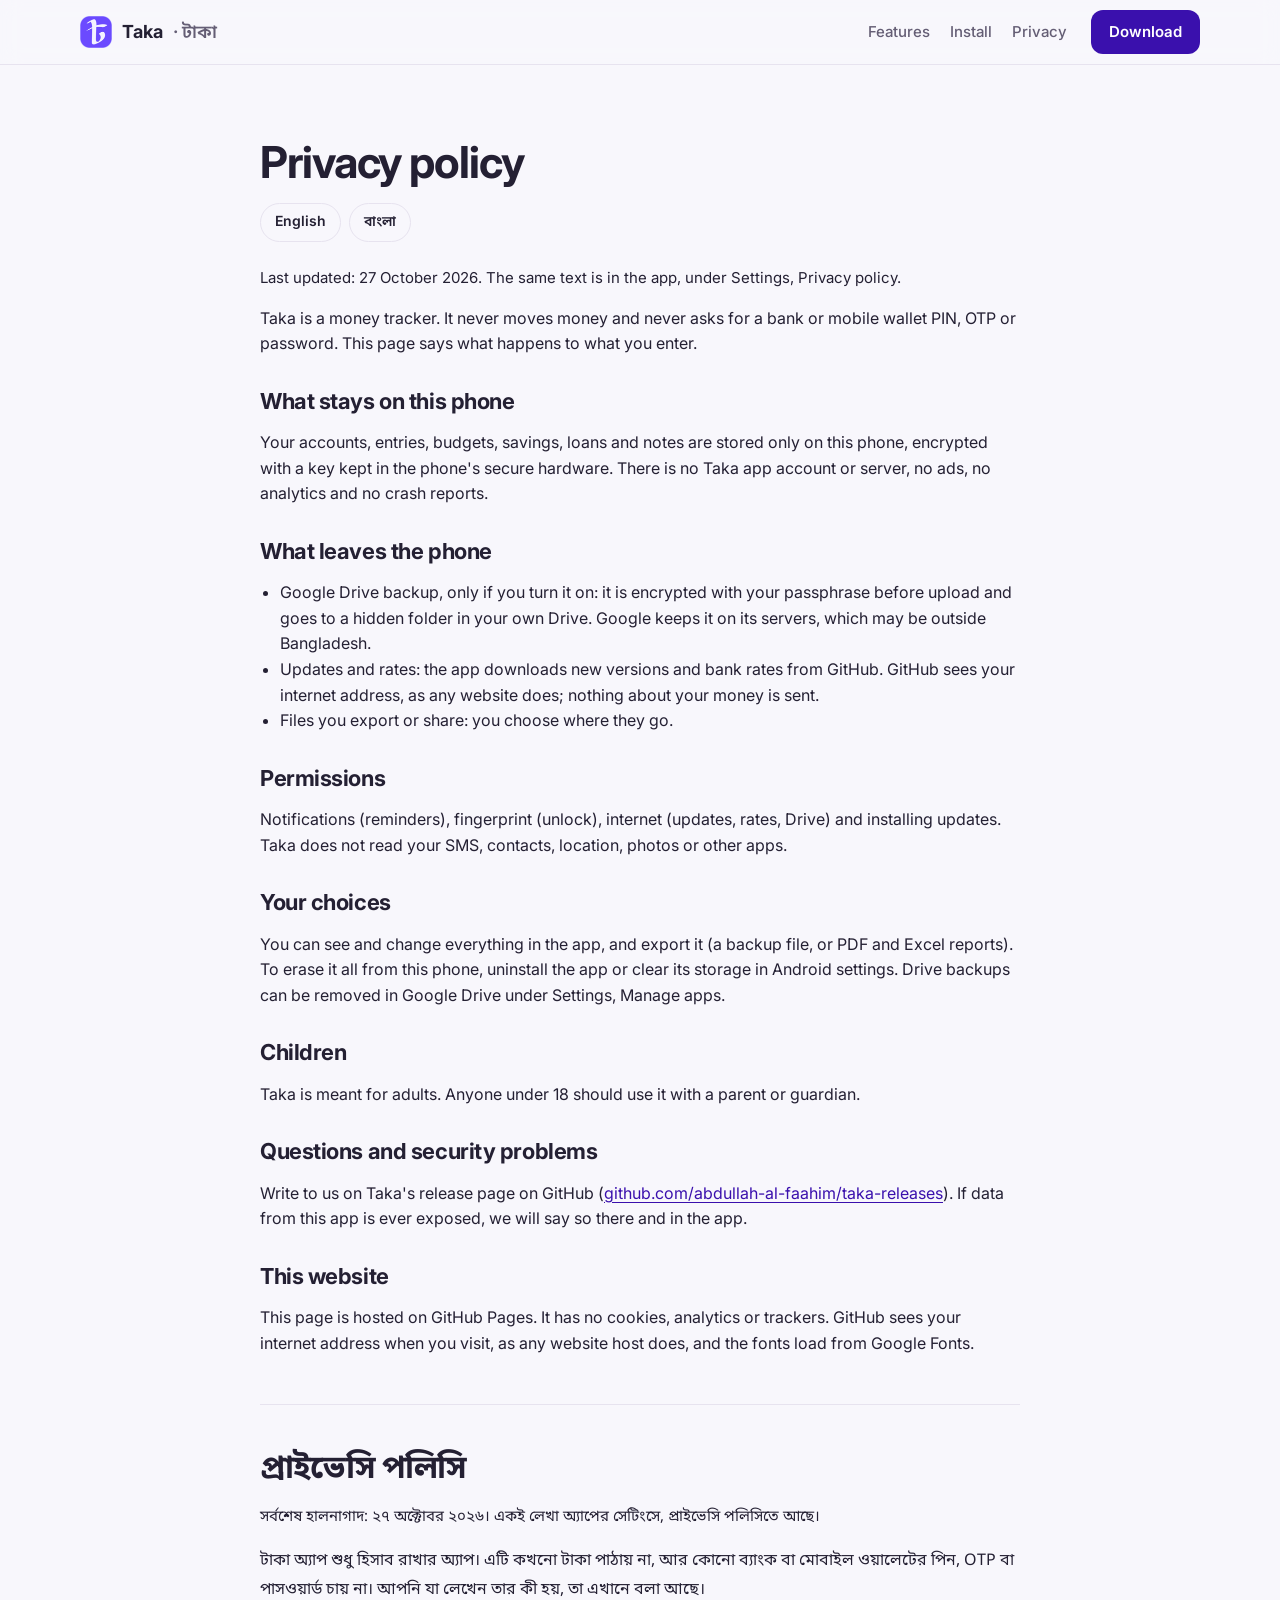
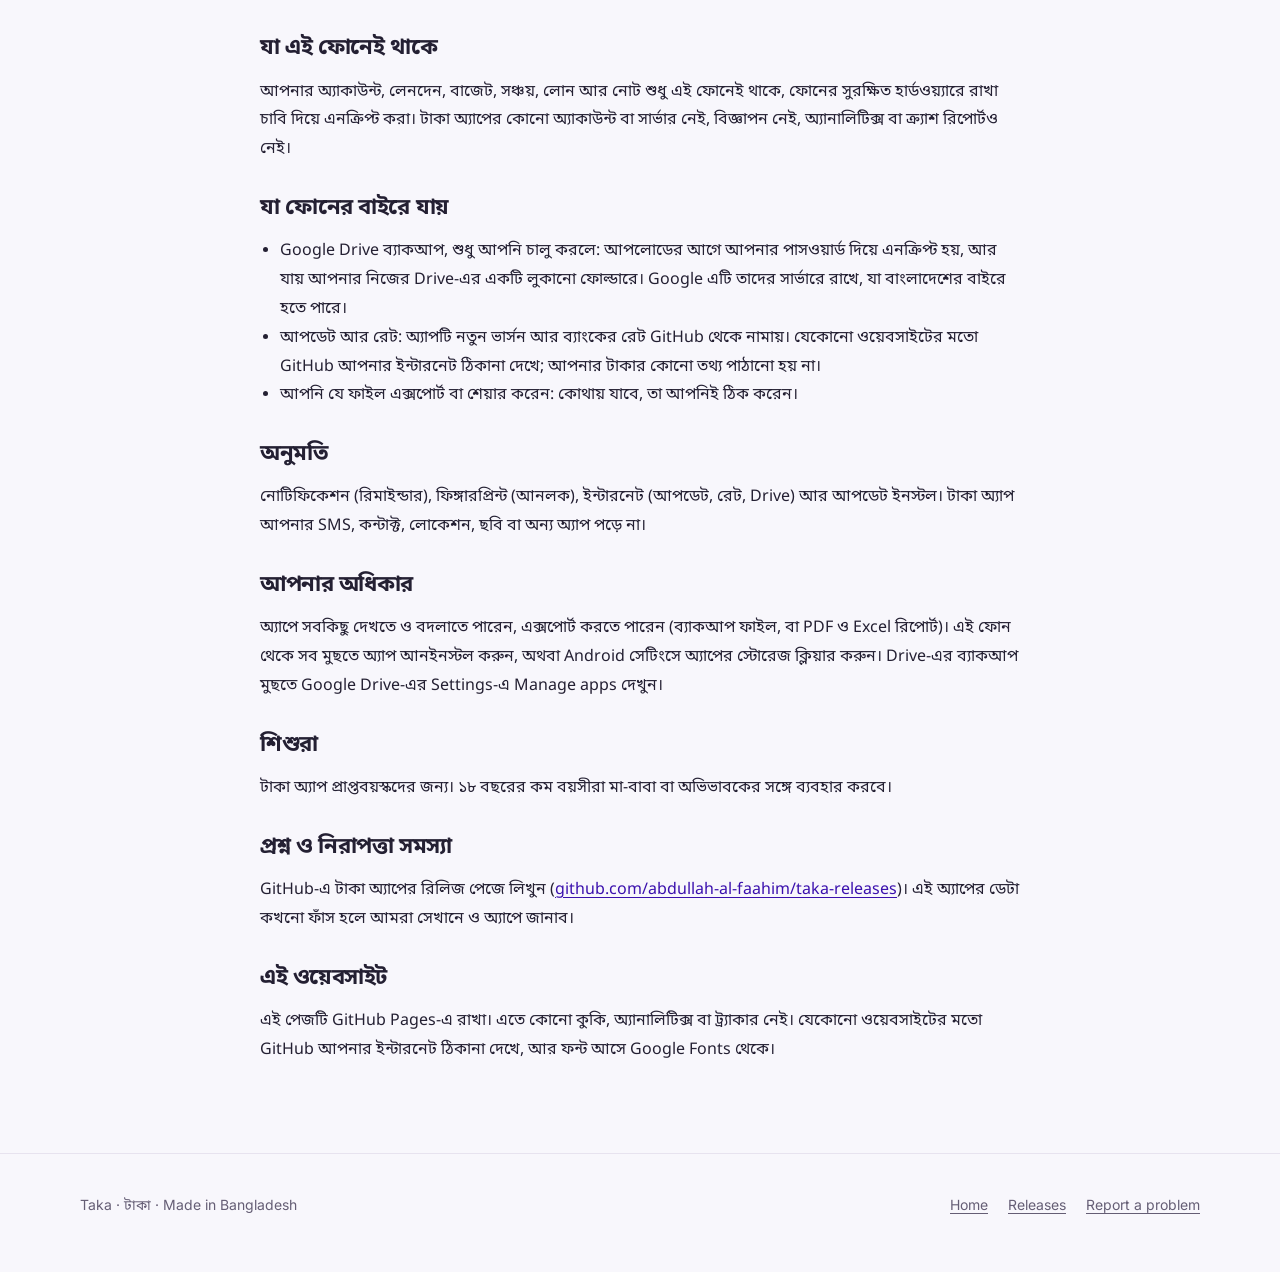
==== privacy.html @ f5ec966d "Add the Taka website (GitHub Pages) A landing page and a privacy policy page in English and Bangla. " ====
<!doctype html>
<html lang="en">
<head>
  <meta charset="utf-8">
  <meta name="viewport" content="width=device-width, initial-scale=1">
  <title>Privacy policy · Taka</title>
  <meta name="description" content="What happens to what you enter in Taka: it stays on your phone, encrypted. No account, no server, no ads, no analytics.">
  <meta name="theme-color" content="#3A10AD">
  <link rel="icon" type="image/png" href="site/favicon.png">
  <link rel="apple-touch-icon" href="site/apple-touch-icon.png">
  <link rel="preconnect" href="https://fonts.googleapis.com">
  <link rel="preconnect" href="https://fonts.gstatic.com" crossorigin>
  <link href="https://fonts.googleapis.com/css2?family=Inter:wght@400;500;600;700&family=Noto+Sans+Bengali:wght@400;500;700&display=swap" rel="stylesheet">
  <link rel="stylesheet" href="site/style.css">
</head>
<body>
<a class="skip" href="#main">Skip to content</a>

<header class="top">
  <div class="wrap">
    <a class="logo" href="./"><img src="site/favicon.png" alt="" width="32" height="32">Taka <span>· টাকা</span></a>
    <nav class="nav" aria-label="Main">
      <a href="./#features">Features</a>
      <a href="./#install">Install</a>
      <a href="privacy.html" aria-current="page">Privacy</a>
    </nav>
    <a class="btn" href="https://github.com/abdullah-al-faahim/taka-releases/releases/latest">Download</a>
  </div>
</header>

<main id="main" class="doc-page">
  <div class="wrap">
    <h1>Privacy policy</h1>
    <div class="lang"><a href="#en">English</a><a href="#bn" lang="bn" class="bn-text">বাংলা</a></div>

    <article id="en">
      <p class="fine">Last updated: 27 October 2026. The same text is in the app, under Settings, Privacy policy.</p>
      <p>Taka is a money tracker. It never moves money and never asks for a bank or mobile wallet PIN, OTP or password. This page says what happens to what you enter.</p>

      <h2>What stays on this phone</h2>
      <p>Your accounts, entries, budgets, savings, loans and notes are stored only on this phone, encrypted with a key kept in the phone's secure hardware. There is no Taka app account or server, no ads, no analytics and no crash reports.</p>

      <h2>What leaves the phone</h2>
      <ul>
        <li>Google Drive backup, only if you turn it on: it is encrypted with your passphrase before upload and goes to a hidden folder in your own Drive. Google keeps it on its servers, which may be outside Bangladesh.</li>
        <li>Updates and rates: the app downloads new versions and bank rates from GitHub. GitHub sees your internet address, as any website does; nothing about your money is sent.</li>
        <li>Files you export or share: you choose where they go.</li>
      </ul>

      <h2>Permissions</h2>
      <p>Notifications (reminders), fingerprint (unlock), internet (updates, rates, Drive) and installing updates. Taka does not read your SMS, contacts, location, photos or other apps.</p>

      <h2>Your choices</h2>
      <p>You can see and change everything in the app, and export it (a backup file, or PDF and Excel reports). To erase it all from this phone, uninstall the app or clear its storage in Android settings. Drive backups can be removed in Google Drive under Settings, Manage apps.</p>

      <h2>Children</h2>
      <p>Taka is meant for adults. Anyone under 18 should use it with a parent or guardian.</p>

      <h2>Questions and security problems</h2>
      <p>Write to us on Taka's release page on GitHub (<a href="https://github.com/abdullah-al-faahim/taka-releases">github.com/abdullah-al-faahim/taka-releases</a>). If data from this app is ever exposed, we will say so there and in the app.</p>

      <h2>This website</h2>
      <p>This page is hosted on GitHub Pages. It has no cookies, analytics or trackers. GitHub sees your internet address when you visit, as any website host does, and the fonts load from Google Fonts.</p>
    </article>

    <hr>

    <article id="bn" lang="bn" class="bn-text">
      <h1 style="font-size:32px">প্রাইভেসি পলিসি</h1>
      <p class="fine">সর্বশেষ হালনাগাদ: ২৭ অক্টোবর ২০২৬। একই লেখা অ্যাপের সেটিংসে, প্রাইভেসি পলিসিতে আছে।</p>
      <p>টাকা অ্যাপ শুধু হিসাব রাখার অ্যাপ। এটি কখনো টাকা পাঠায় না, আর কোনো ব্যাংক বা মোবাইল ওয়ালেটের পিন, OTP বা পাসওয়ার্ড চায় না। আপনি যা লেখেন তার কী হয়, তা এখানে বলা আছে।</p>

      <h2>যা এই ফোনেই থাকে</h2>
      <p>আপনার অ্যাকাউন্ট, লেনদেন, বাজেট, সঞ্চয়, লোন আর নোট শুধু এই ফোনেই থাকে, ফোনের সুরক্ষিত হার্ডওয়্যারে রাখা চাবি দিয়ে এনক্রিপ্ট করা। টাকা অ্যাপের কোনো অ্যাকাউন্ট বা সার্ভার নেই, বিজ্ঞাপন নেই, অ্যানালিটিক্স বা ক্র্যাশ রিপোর্টও নেই।</p>

      <h2>যা ফোনের বাইরে যায়</h2>
      <ul>
        <li>Google Drive ব্যাকআপ, শুধু আপনি চালু করলে: আপলোডের আগে আপনার পাসওয়ার্ড দিয়ে এনক্রিপ্ট হয়, আর যায় আপনার নিজের Drive-এর একটি লুকানো ফোল্ডারে। Google এটি তাদের সার্ভারে রাখে, যা বাংলাদেশের বাইরে হতে পারে।</li>
        <li>আপডেট আর রেট: অ্যাপটি নতুন ভার্সন আর ব্যাংকের রেট GitHub থেকে নামায়। যেকোনো ওয়েবসাইটের মতো GitHub আপনার ইন্টারনেট ঠিকানা দেখে; আপনার টাকার কোনো তথ্য পাঠানো হয় না।</li>
        <li>আপনি যে ফাইল এক্সপোর্ট বা শেয়ার করেন: কোথায় যাবে, তা আপনিই ঠিক করেন।</li>
      </ul>

      <h2>অনুমতি</h2>
      <p>নোটিফিকেশন (রিমাইন্ডার), ফিঙ্গারপ্রিন্ট (আনলক), ইন্টারনেট (আপডেট, রেট, Drive) আর আপডেট ইনস্টল। টাকা অ্যাপ আপনার SMS, কন্টাক্ট, লোকেশন, ছবি বা অন্য অ্যাপ পড়ে না।</p>

      <h2>আপনার অধিকার</h2>
      <p>অ্যাপে সবকিছু দেখতে ও বদলাতে পারেন, এক্সপোর্ট করতে পারেন (ব্যাকআপ ফাইল, বা PDF ও Excel রিপোর্ট)। এই ফোন থেকে সব মুছতে অ্যাপ আনইনস্টল করুন, অথবা Android সেটিংসে অ্যাপের স্টোরেজ ক্লিয়ার করুন। Drive-এর ব্যাকআপ মুছতে Google Drive-এর Settings-এ Manage apps দেখুন।</p>

      <h2>শিশুরা</h2>
      <p>টাকা অ্যাপ প্রাপ্তবয়স্কদের জন্য। ১৮ বছরের কম বয়সীরা মা-বাবা বা অভিভাবকের সঙ্গে ব্যবহার করবে।</p>

      <h2>প্রশ্ন ও নিরাপত্তা সমস্যা</h2>
      <p>GitHub-এ টাকা অ্যাপের রিলিজ পেজে লিখুন (<a href="https://github.com/abdullah-al-faahim/taka-releases">github.com/abdullah-al-faahim/taka-releases</a>)। এই অ্যাপের ডেটা কখনো ফাঁস হলে আমরা সেখানে ও অ্যাপে জানাব।</p>

      <h2>এই ওয়েবসাইট</h2>
      <p>এই পেজটি GitHub Pages-এ রাখা। এতে কোনো কুকি, অ্যানালিটিক্স বা ট্র্যাকার নেই। যেকোনো ওয়েবসাইটের মতো GitHub আপনার ইন্টারনেট ঠিকানা দেখে, আর ফন্ট আসে Google Fonts থেকে।</p>
    </article>
  </div>
</main>

<footer>
  <div class="wrap">
    <span>Taka · টাকা · Made in Bangladesh</span>
    <nav aria-label="Footer">
      <a href="./">Home</a>
      <a href="https://github.com/abdullah-al-faahim/taka-releases/releases">Releases</a>
      <a href="https://github.com/abdullah-al-faahim/taka-releases/issues">Report a problem</a>
    </nav>
  </div>
</footer>
</body>
</html>
---- site/style.css ----
:root {
  --brand-50: #F5F1FF;
  --brand-100: #EAE1FF;
  --brand-200: #D4C3FF;
  --brand-300: #B69AFF;
  --brand-500: #6840D7;
  --brand-700: #3A10AD;
  --brand-800: #2E0D89;
  --brand-900: #220A66;

  --bg: #F8F7FC;
  --fg: #242033;
  --muted: #655E75;
  --surface: #FFFFFF;
  --surface-tint: #F5F1FF;
  --border: #E7E3EF;
  --primary: #3A10AD;
  --primary-hover: #2E0D89;
  --on-primary: #FFFFFF;
  --link: #3A10AD;
  --success-bg: #E8FAF0;
  --success-fg: #166534;
  --shadow: 0 1px 2px rgba(36, 32, 51, .05), 0 8px 24px rgba(36, 32, 51, .06);
  --phone-shadow: 0 24px 60px rgba(34, 10, 102, .22);
  --radius: 16px;
  --font: "Inter", "Noto Sans Bengali", system-ui, -apple-system, "Segoe UI", Roboto, sans-serif;
  color-scheme: light;
}

@media (prefers-color-scheme: dark) {
  :root {
    --bg: #12101A;
    --fg: #F3F1F7;
    --muted: #A49DB4;
    --surface: #1C1928;
    --surface-tint: #231D38;
    --border: #2E2A3D;
    --primary: #8E68F0;
    --primary-hover: #B69AFF;
    --on-primary: #160641;
    --link: #B69AFF;
    --success-bg: #12301F;
    --success-fg: #86EFAC;
    --shadow: 0 1px 2px rgba(0, 0, 0, .3), 0 8px 24px rgba(0, 0, 0, .25);
    --phone-shadow: 0 24px 60px rgba(0, 0, 0, .5);
    color-scheme: dark;
  }
}

* { box-sizing: border-box; }
html { scroll-behavior: smooth; -webkit-text-size-adjust: 100%; }
[id] { scroll-margin-top: 80px; }
@media (prefers-reduced-motion: reduce) { html { scroll-behavior: auto; } }
body {
  margin: 0;
  background: var(--bg);
  color: var(--fg);
  font: 16px/1.6 var(--font);
  -webkit-font-smoothing: antialiased;
}
img { max-width: 100%; display: block; }
a { color: var(--link); text-underline-offset: 3px; }
a:hover { text-decoration-thickness: 2px; }
:focus-visible { outline: 3px solid var(--brand-300); outline-offset: 3px; border-radius: 6px; }

.wrap { width: min(1120px, 100% - 32px); margin-inline: auto; }
.skip { position: absolute; left: -999px; top: 8px; background: var(--surface); padding: 8px 12px; z-index: 10; }
.skip:focus { left: 16px; }

/* Header */
.top {
  position: sticky; top: 0; z-index: 5;
  background: color-mix(in srgb, var(--bg) 88%, transparent);
  backdrop-filter: saturate(1.4) blur(10px);
  -webkit-backdrop-filter: saturate(1.4) blur(10px);
  border-bottom: 1px solid var(--border);
}
.top .wrap { display: flex; align-items: center; gap: 24px; height: 64px; }
.logo { display: flex; align-items: center; gap: 10px; color: var(--fg); text-decoration: none; font-weight: 700; font-size: 18px; }
.logo img { width: 32px; height: 32px; }
.logo span { color: var(--muted); font-weight: 600; }
.nav { display: flex; gap: 20px; margin-left: auto; }
.nav a { color: var(--muted); text-decoration: none; font-size: 15px; font-weight: 500; }
.nav a:hover { color: var(--fg); }
@media (max-width: 760px) { .nav { display: none; } .top .btn { margin-left: auto; } }

/* Buttons */
.btn {
  display: inline-flex; align-items: center; gap: 10px;
  background: var(--primary); color: var(--on-primary);
  text-decoration: none; font-weight: 600; font-size: 15px;
  padding: 10px 18px; border-radius: 12px;
  transition: background .15s ease, transform .15s ease;
}
.btn:hover { background: var(--primary-hover); }
.btn:active { transform: translateY(1px); }
.btn svg { width: 20px; height: 20px; flex: none; }
.btn.big { font-size: 17px; padding: 14px 24px; border-radius: 14px; }
.btn.ghost { background: transparent; color: var(--fg); border: 1px solid var(--border); }
.btn.ghost:hover { background: var(--surface-tint); }

/* Hero */
.hero { padding: 72px 0 48px; overflow: hidden; }
.hero .wrap { display: grid; grid-template-columns: 1.05fr .95fr; gap: 48px; align-items: center; }
.eyebrow {
  display: inline-block; font-size: 13px; font-weight: 600; letter-spacing: .02em;
  color: var(--primary); background: var(--surface-tint);
  border: 1px solid var(--border); padding: 4px 12px; border-radius: 999px;
}
h1 { font-size: clamp(36px, 5.4vw, 58px); line-height: 1.08; letter-spacing: -.025em; margin: 18px 0 16px; }
h1 .bn { font-family: "Noto Sans Bengali", var(--font); color: var(--primary); font-weight: 700; }
.lede { font-size: clamp(17px, 2vw, 19px); color: var(--muted); max-width: 34em; margin: 0 0 28px; }
.cta { display: flex; flex-wrap: wrap; gap: 12px; align-items: center; }
.meta { font-size: 14px; color: var(--muted); margin: 12px 0 0; }
.meta a { color: inherit; }
.chips { display: flex; flex-wrap: wrap; gap: 8px; margin: 28px 0 0; padding: 0; list-style: none; }
.chips li {
  font-size: 13px; font-weight: 600; color: var(--success-fg); background: var(--success-bg);
  padding: 5px 12px; border-radius: 999px;
}
.phones { position: relative; display: flex; justify-content: center; gap: 20px; }
.phone {
  width: min(250px, 44vw); border-radius: 32px; overflow: hidden;
  border: 8px solid #171421; background: #171421; box-shadow: var(--phone-shadow);
}
.phone img { width: 100%; height: auto; }
.phones .phone:nth-child(2) { margin-top: 64px; }
@media (max-width: 880px) {
  .hero { padding-top: 48px; }
  .hero .wrap { grid-template-columns: 1fr; }
  .phones { order: 2; }
}

/* Sections */
section { padding: 72px 0; }
section.alt { background: var(--surface); border-block: 1px solid var(--border); }
h2 { font-size: clamp(28px, 3.6vw, 38px); line-height: 1.15; letter-spacing: -.02em; margin: 0 0 12px; }
.sub { color: var(--muted); font-size: 18px; max-width: 40em; margin: 0 0 40px; }
h3 { font-size: 18px; margin: 0 0 6px; line-height: 1.3; }

.grid { display: grid; gap: 16px; grid-template-columns: repeat(auto-fill, minmax(min(300px, 100%), 1fr)); }
.card {
  background: var(--surface); border: 1px solid var(--border); border-radius: var(--radius);
  padding: 22px; box-shadow: var(--shadow);
}
section.alt .card { background: var(--bg); box-shadow: none; }
.card p { margin: 0; color: var(--muted); font-size: 15px; }
.ico {
  width: 40px; height: 40px; border-radius: 12px; display: grid; place-items: center;
  background: var(--surface-tint); color: var(--primary); margin-bottom: 14px;
}
.ico svg { width: 22px; height: 22px; }

.features { columns: 2 340px; column-gap: 16px; }
.features .card { break-inside: avoid; margin: 0 0 16px; }
.features ul { margin: 8px 0 0; padding-left: 18px; color: var(--muted); font-size: 15px; }
.features li { margin: 4px 0; }
.features li b { color: var(--fg); font-weight: 600; }

/* Screenshots */
.shots {
  display: grid; grid-auto-flow: column; grid-auto-columns: 220px; gap: 20px;
  overflow-x: auto; scroll-snap-type: x mandatory; padding: 8px 16px 24px;
  margin-inline: calc((100vw - min(1120px, 100vw - 32px)) / -2);
  padding-inline: max(16px, calc((100vw - 1120px) / 2));
  scrollbar-width: thin;
}
.shots figure { margin: 0; scroll-snap-align: start; }
.shots .phone { width: 100%; border-width: 6px; border-radius: 26px; box-shadow: var(--shadow); }
.shots .doc { border-radius: 10px; border: 1px solid var(--border); overflow: hidden; box-shadow: var(--shadow); background: #fff; }
.shots figcaption { font-size: 14px; color: var(--muted); margin-top: 12px; line-height: 1.4; }

/* What's new */
.news { display: grid; grid-template-columns: 1fr 1fr; gap: 32px; align-items: start; }
.news pre {
  white-space: pre-wrap; font: inherit; margin: 0; color: var(--fg); font-size: 15px;
}
.ver { font-weight: 700; color: var(--primary); }
@media (max-width: 880px) { .news { grid-template-columns: 1fr; } }

/* Install steps */
.steps { counter-reset: s; list-style: none; padding: 0; margin: 0; display: grid; gap: 16px; grid-template-columns: repeat(auto-fit, minmax(min(260px, 100%), 1fr)); }
.steps li { counter-increment: s; position: relative; padding-top: 52px; }
.steps li::before {
  content: counter(s); position: absolute; top: 22px; left: 22px;
  width: 30px; height: 30px; border-radius: 50%; display: grid; place-items: center;
  background: var(--primary); color: var(--on-primary); font-weight: 700; font-size: 15px;
}

.band {
  background: var(--brand-700); color: #fff; border-radius: 24px; padding: 48px;
  display: grid; grid-template-columns: 1fr auto; gap: 24px; align-items: center;
}
.band h2 { color: #fff; }
.band p { color: var(--brand-100); margin: 0; font-size: 17px; }
.band .btn { background: #fff; color: var(--brand-700); }
.band .btn:hover { background: var(--brand-100); }
@media (max-width: 760px) { .band { grid-template-columns: 1fr; padding: 32px 24px; } }

.fine { color: var(--muted); font-size: 15px; }
.fine ul { padding-left: 18px; }

footer { padding: 40px 0 56px; color: var(--muted); font-size: 14px; border-top: 1px solid var(--border); }
footer .wrap { display: flex; flex-wrap: wrap; gap: 12px 24px; justify-content: space-between; }
footer nav { display: flex; gap: 20px; flex-wrap: wrap; }
footer a { color: var(--muted); }

/* Privacy page */
.doc-page { padding: 56px 0 72px; }
.doc-page .wrap { max-width: 760px; }
.doc-page h1 { font-size: clamp(32px, 4.4vw, 44px); }
.doc-page h2 { font-size: 22px; margin: 32px 0 8px; }
.doc-page p, .doc-page li { color: var(--fg); }
.doc-page ul { padding-left: 20px; }
.lang { display: flex; gap: 8px; margin: 8px 0 24px; }
.lang a { text-decoration: none; padding: 6px 14px; border-radius: 999px; border: 1px solid var(--border); color: var(--fg); font-size: 14px; font-weight: 600; }
.lang a:hover { background: var(--surface-tint); }
.bn-text { font-family: "Noto Sans Bengali", var(--font); line-height: 1.8; }
hr { border: 0; border-top: 1px solid var(--border); margin: 48px 0; }
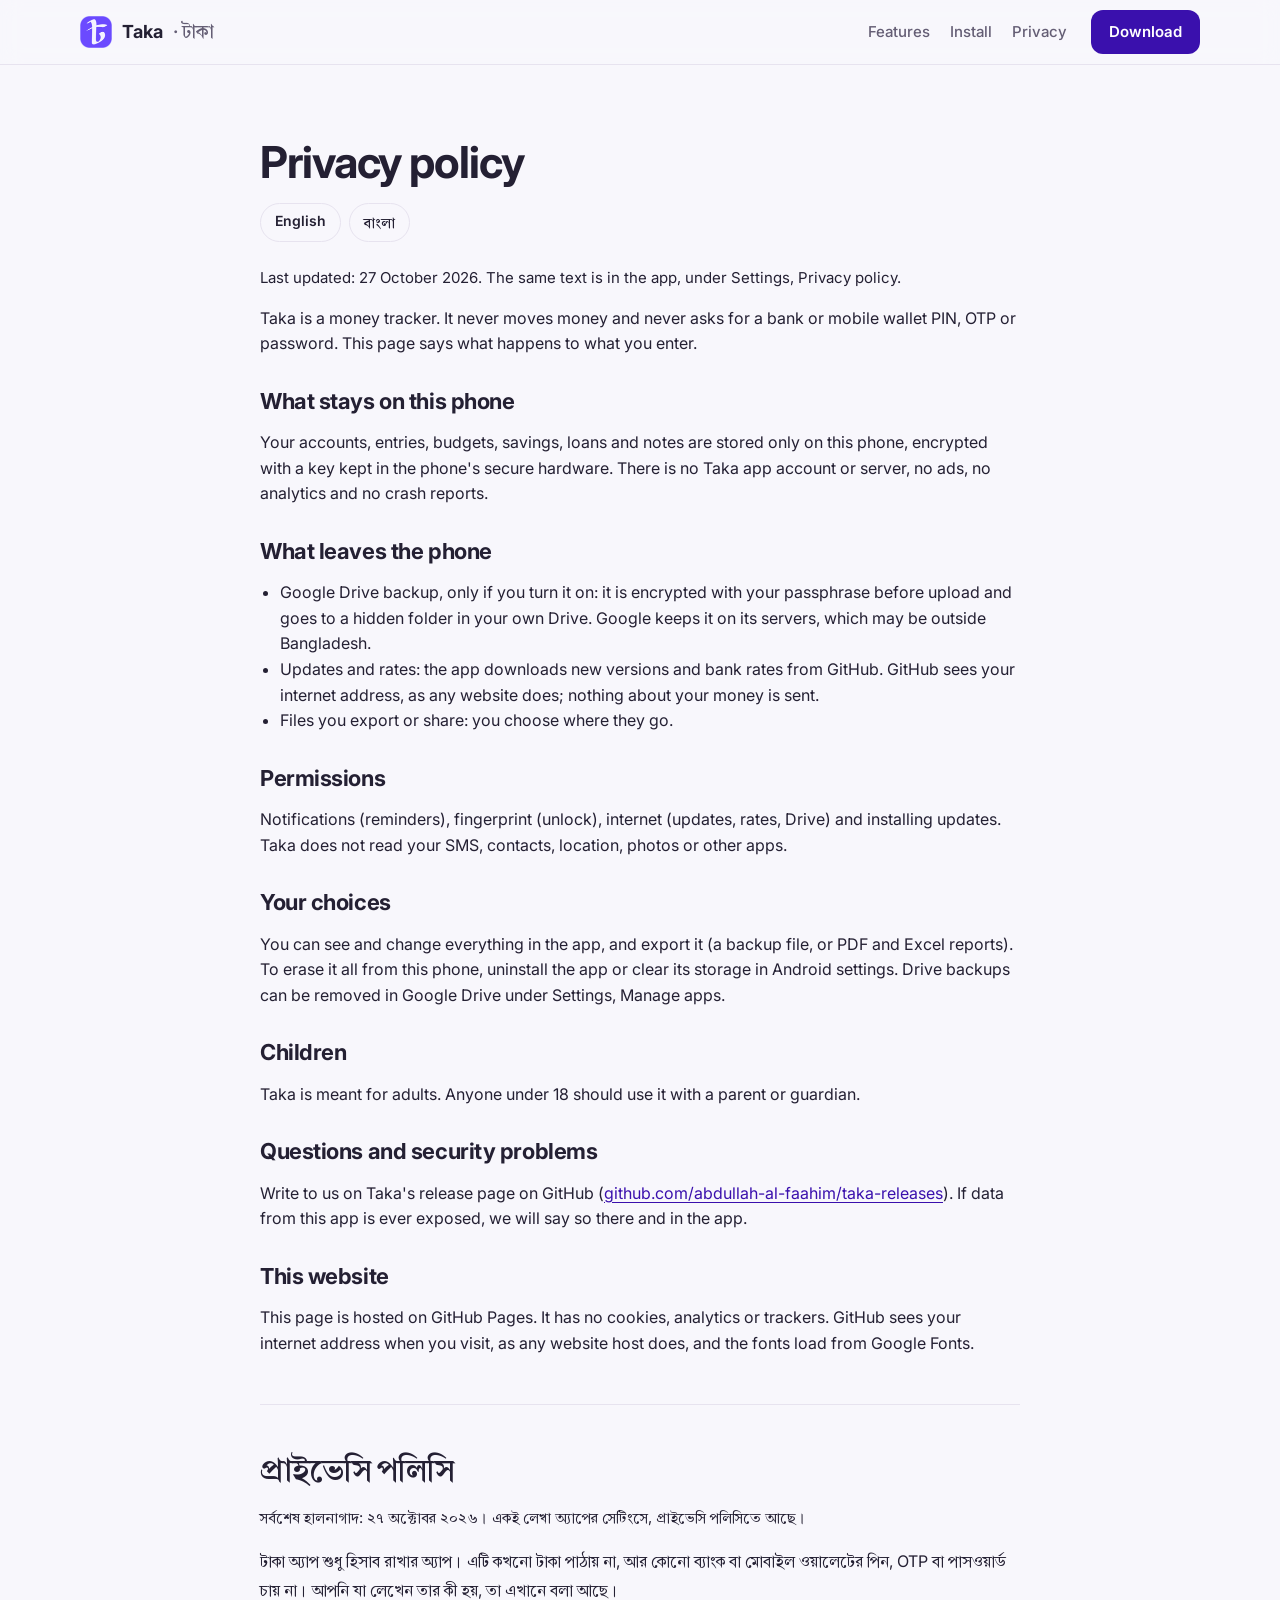
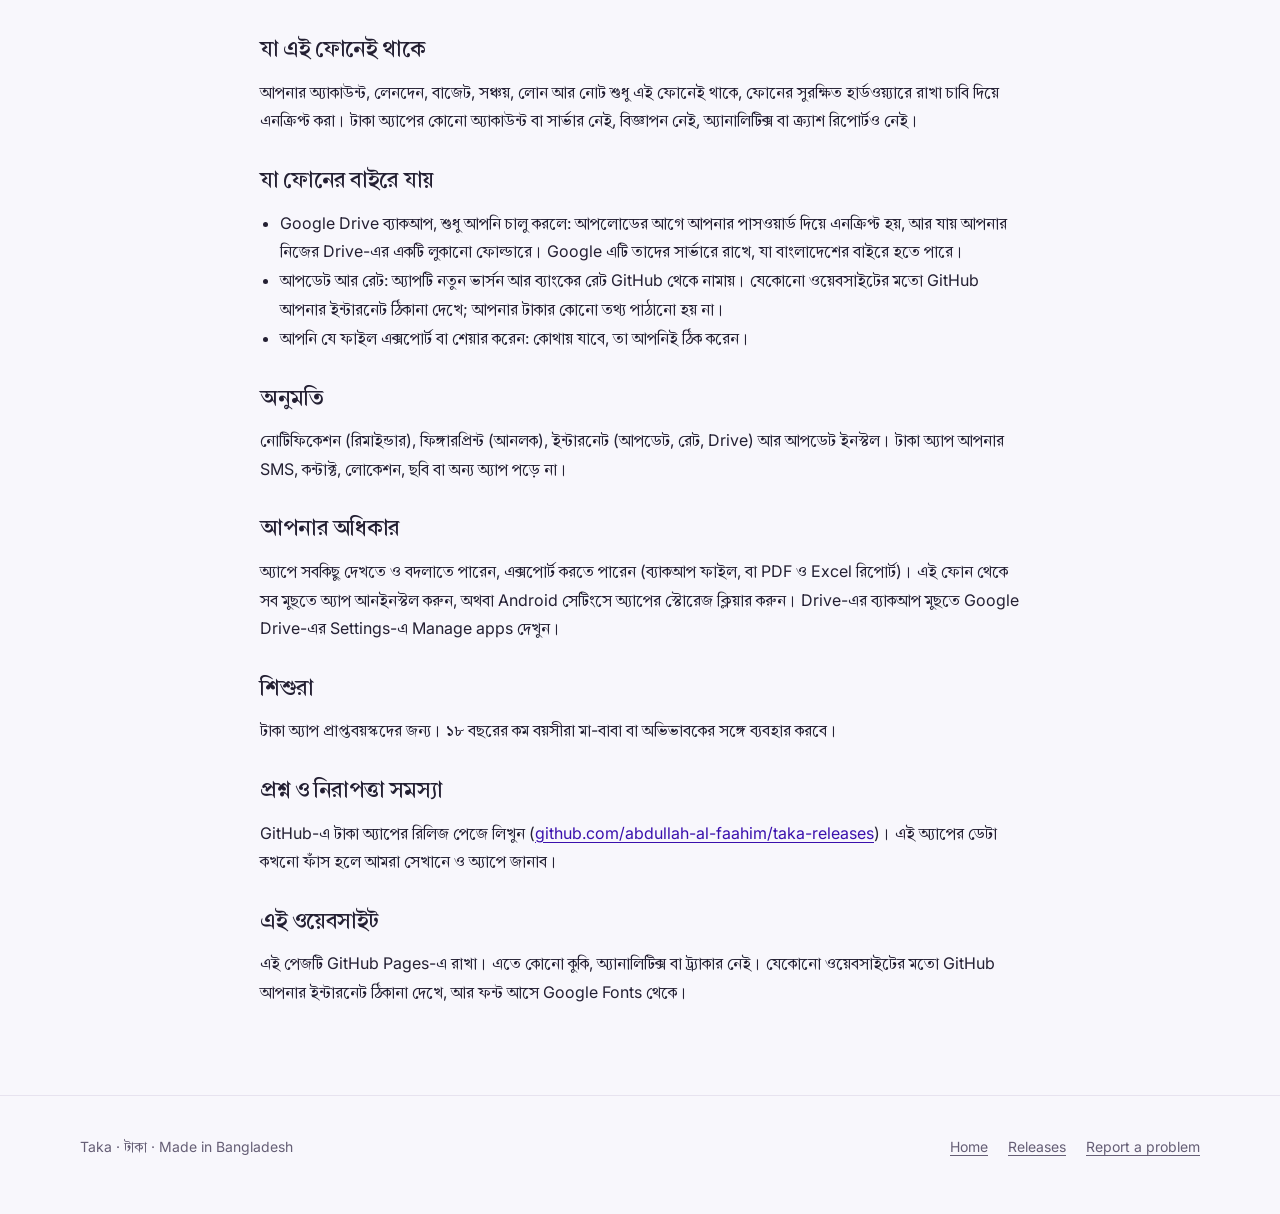
==== commit de454217: "Website: Bangla in BCC Purno The Bangladesh Computer Council's Purno (regular and bold, as woff), on" ====
--- a/privacy.html
+++ b/privacy.html
@@ -10,7 +10,8 @@
   <link rel="apple-touch-icon" href="site/apple-touch-icon.png">
   <link rel="preconnect" href="https://fonts.googleapis.com">
   <link rel="preconnect" href="https://fonts.gstatic.com" crossorigin>
-  <link href="https://fonts.googleapis.com/css2?family=Inter:wght@400;500;600;700&family=Noto+Sans+Bengali:wght@400;500;700&display=swap" rel="stylesheet">
+  <link href="https://fonts.googleapis.com/css2?family=Inter:wght@400;500;600;700&display=swap" rel="stylesheet">
+  <link rel="preload" href="site/fonts/bcc-purno-regular.woff" as="font" type="font/woff" crossorigin>
   <link rel="stylesheet" href="site/style.css">
 </head>
 <body>
--- a/site/style.css
+++ b/site/style.css
@@ -1,3 +1,21 @@
+/* Bangla in BCC Purno (Bangladesh Computer Council); Latin stays in Inter. */
+@font-face {
+  font-family: "BCC Purno";
+  src: url("fonts/bcc-purno-regular.woff") format("woff");
+  font-weight: 400 500;
+  font-display: swap;
+  unicode-range: U+0980-09FF, U+200C-200D, U+25CC;
+  size-adjust: 116%;
+}
+@font-face {
+  font-family: "BCC Purno";
+  src: url("fonts/bcc-purno-bold.woff") format("woff");
+  font-weight: 600 800;
+  font-display: swap;
+  unicode-range: U+0980-09FF, U+200C-200D, U+25CC;
+  size-adjust: 116%;
+}
+
 :root {
   --brand-50: #F5F1FF;
   --brand-100: #EAE1FF;
@@ -23,7 +41,7 @@
   --shadow: 0 1px 2px rgba(36, 32, 51, .05), 0 8px 24px rgba(36, 32, 51, .06);
   --phone-shadow: 0 24px 60px rgba(34, 10, 102, .22);
   --radius: 16px;
-  --font: "Inter", "Noto Sans Bengali", system-ui, -apple-system, "Segoe UI", Roboto, sans-serif;
+  --font: "Inter", "BCC Purno", system-ui, -apple-system, "Segoe UI", Roboto, sans-serif;
   color-scheme: light;
 }
 
@@ -108,7 +126,7 @@
   border: 1px solid var(--border); padding: 4px 12px; border-radius: 999px;
 }
 h1 { font-size: clamp(36px, 5.4vw, 58px); line-height: 1.08; letter-spacing: -.025em; margin: 18px 0 16px; }
-h1 .bn { font-family: "Noto Sans Bengali", var(--font); color: var(--primary); font-weight: 700; }
+h1 .bn { font-family: "BCC Purno", var(--font); color: var(--primary); font-weight: 700; }
 .lede { font-size: clamp(17px, 2vw, 19px); color: var(--muted); max-width: 34em; margin: 0 0 28px; }
 .cta { display: flex; flex-wrap: wrap; gap: 12px; align-items: center; }
 .meta { font-size: 14px; color: var(--muted); margin: 12px 0 0; }
@@ -215,5 +233,5 @@
 .lang { display: flex; gap: 8px; margin: 8px 0 24px; }
 .lang a { text-decoration: none; padding: 6px 14px; border-radius: 999px; border: 1px solid var(--border); color: var(--fg); font-size: 14px; font-weight: 600; }
 .lang a:hover { background: var(--surface-tint); }
-.bn-text { font-family: "Noto Sans Bengali", var(--font); line-height: 1.8; }
+.bn-text { font-family: "BCC Purno", var(--font); line-height: 1.8; }
 hr { border: 0; border-top: 1px solid var(--border); margin: 48px 0; }
